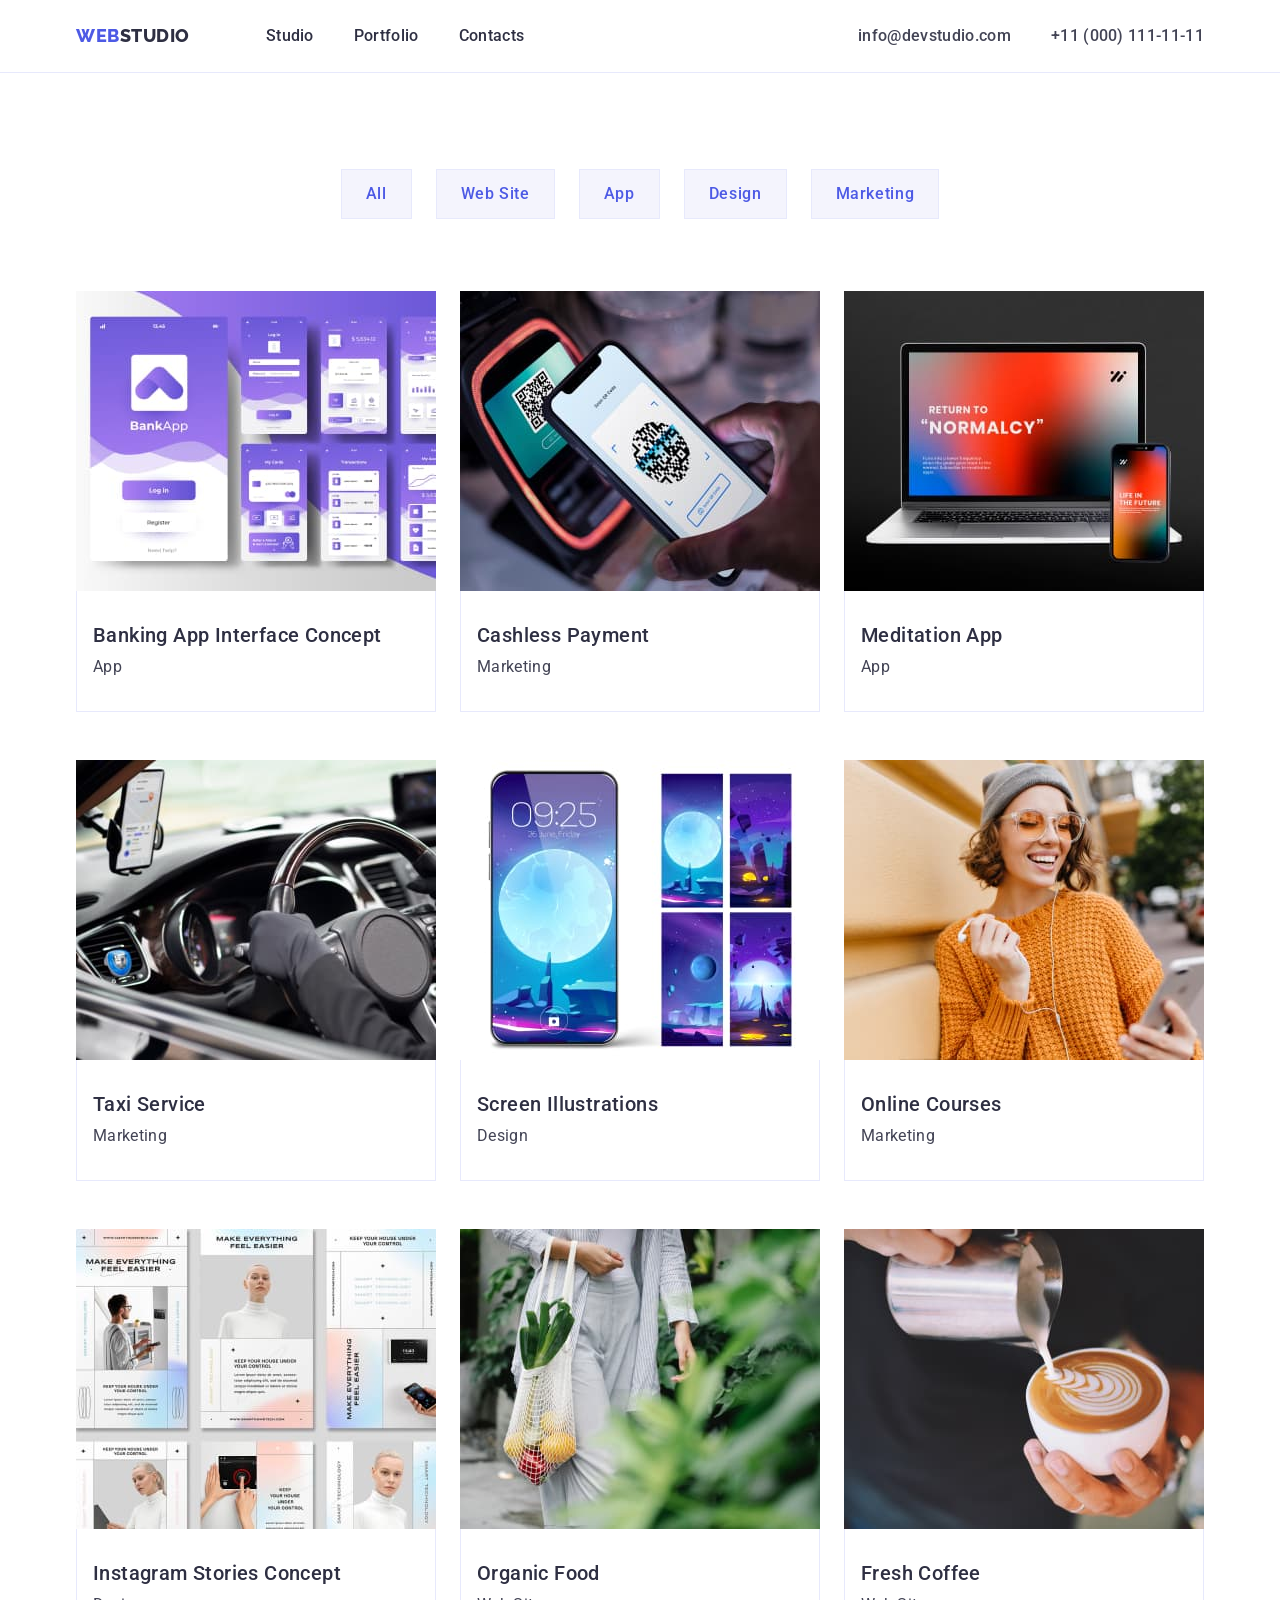
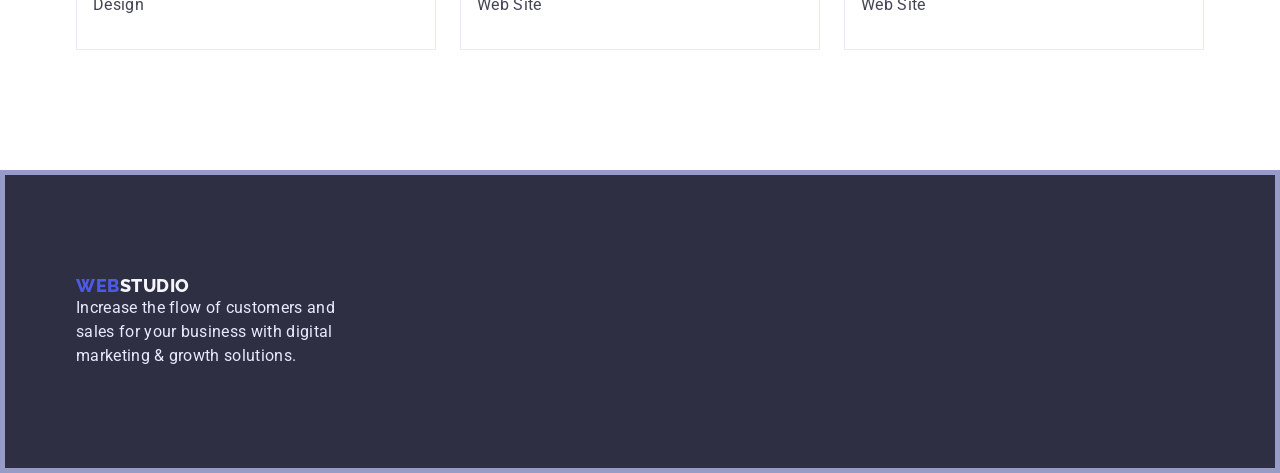
==== portfolio.html @ 364851ad "first commit" ====
<!DOCTYPE html>
<html lang="en">

<head>
    <meta charset="UTF-8">
    <meta http-equiv="X-UA-Compatible" content="IE=edge">
    <meta name="viewport" content="width=device-width, initial-scale=1.0">
    <title>webstudio</title>
    <link rel="preconnect" href="https://fonts.googleapis.com">
    <link rel="preconnect" href="https://fonts.gstatic.com" crossorigin>
    <link rel="stylesheet" href="https://cdnjs.cloudflare.com/ajax/libs/modern-normalize/1.1.0/modern-normalize.min.css">
    
    <link href="https://fonts.googleapis.com/css2?family=Raleway:wght@800&display=swap" rel="stylesheet">
    <link href="https://fonts.googleapis.com/css2?family=Roboto:wght@400;500;700&display=swap" rel="stylesheet">
    <link rel="stylesheet" href="./css/styles.css">
</head>

<!-- ==============================  PAGE - HEADER  ================== -->
<body>
    <header class="page-header">
    <div class="divheadindex container">
        <!--<div class="wrapper">-->
        <nav class="page-nav">
            <a class="logoone link" href="./index.html">Web<span class="span-logo-header">Studio</span></a>
            <ul class="menu list">
             <li class="menu-item">
                <a class="menu-link link" href="./index.html">Studio</a></li>
             <li class="menu-item">
                <a class="menu-link link"  href="./portfolio.html">Portfolio</a></li>
                <li class="menu-item">
                <a class="menu-link link" href="">Contacts</a></li>
            </ul>
         </nav>


    <address class="address"> 
        <ul class="menu list">
            <li>
                <a class="contact-link link" href="mailto:info@devstudio.com" >info@devstudio.com</a>
            </li>
            <li>
                <a class="contact-link link" href="tel:+110001111111">+11 (000) 111-11-11</a>
            </li>
        </ul>
    </address>
</div>
</header>

<!-- ======================  PAGE ========================= -->


<main>    
<section class="portfolio-buttons">
    <div class="container">
    <h1 class="visually-hidden">Portfolio</h1>
    
        <ul class="pmainlist list">
            <li>
            <button class="btn-port link" type="button">All</button> 
            
            </li>
            <li>
                <button class="btn-port link" type="button">Web Site</button>
                
            </li>
            <li>
                <button class="btn-port link" type="button">App</button>
                
            </li>
            <li>
                <button class="btn-port link" type="button">Design</button>
                
            </li>
            <li>
                <button class="btn-port link" type="button">Marketing</button>
                
            </li>
        </ul>


<!--================================  SECTION PORFOLIO  1 ================-->

    <ul class="card-set list">
        <li class="port-item">
            <a class="link" href="">
              <img class="imgp" src="images/portfolio/BankingApp.jpg" alt="image">
                <div class="card-content">
                    <h2 class="card-heading">Banking App Interface Concept</h2>
                    <p class="card-text">App</p>
                </div>
            </a>
        </li>

        <li class="port-item">
            <a class="link" href="">
               <img src="images/portfolio/CashlessPayment.jpg" alt="image">
                <div class="card-content">
                    <h2 class="card-heading">Cashless Payment</h2>
                    <p class="card-text">Marketing</p>
                </div>
            </a>
        </li>

        <li class="port-item">
            <a class="link" href="">
                <img src="images//portfolio/MeditationApp.jpg" alt="">
                 <div class="card-content">
                    <h2 class="card-heading">Meditation App</h2>
                    <p class="card-text"> App</p>
                </div>
            </a>
        </li>

        <li class="port-item">
            <a class="link" href="">
                <img src="images/portfolio/TaxiService.jpg" alt="">
                <div class="card-content">
                    <h2 class="card-heading">Taxi Service</h2>
                    <p class="card-text">Marketing</p>
                </div>
            </a>
        </li>

        <li class="port-item">
            <a class="link" href="">
              <img src="images/portfolio/ScreenIllustrations.jpg" alt="">
                <div class="card-content">
                    <h2 class="card-heading">Screen Illustrations</h2>
                    <p class="card-text">Design</p>
                </div>
            </a>
        </li>

        <li class="port-item">
            <a class="link" href="">
              <img src="images/portfolio/OnlineCourses.jpg" alt="">
                <div class="card-content">
                    <h2 class="card-heading">Online Courses</h2>
                    <p class="card-text">Marketing</p>
                </div>
            </a>
        </li>

        <li class="port-item">
            <a class="link" href="">
                <img src="images/portfolio/InstagramStories.jpg" alt="">
                <div class="card-content">
                    <h2 class="card-heading">Instagram Stories Concept</h2>
                    <p class="card-text">Design</p>
                </div>
            </a>
        </li>

        <li class="port-item">
            <a class="link" href="">
                <img src="images/portfolio/OrganicFood.jpg" alt="">
                <div class="card-content">
                    <h2 class="card-heading">Organic Food</h2>
                    <p class="card-text">Web Site</p>
                </div>
            </a>
        </li>

        <li class="port-item">
            <a class="link" href="">
                    <img src="images/portfolio/FreshCoffee.jpg" alt="">
                <div class="card-content">
                    <h2 class="card-heading">Fresh Coffee</h2>
                    <p class="card-text">Web Site</p>
                </div>
            </a>
        </li>
     </ul>
    </div>
</section>
</main>

<!--<finger><img src="./images/portfolio/finger.svg" alt="">finger</finger>-->

<!-- //////////////////// FOOTER   ////////////////// -->

<footer class="footer-site">
    <div class="container">
        <div class="logo-info">
    <a class="futer-logo-link link" href="./index.html">Web<span class="span-logo">Studio</span></a>
    <p class="footer-text">Increase the flow of customers and sales for your business with digital marketing & growth solutions.</p>

        
        <!--чорновик                                                          -->
   <!-- <a href="https://htmlreference.io" title="Довідник тегів"> htmlreference.io </a>
   <a href="https://cssreference.io" title="Довідник стилів"> cssreference.io </a>
   <a href="https://www.youtube.com" title="fhfhfhfhfhfh">YouTube </a>
    solutions.</p> -->
        </div>
        </div>
</footer>
</body>
</html>
---- css/styles.css ----
:root {
        --navy-blue: #2E2F42;
        --slate-text:#434455;
        --base-wait-color: #ffffff;
        --iris: #4D5AE5;
        --cornflower:#E7E9FC;
        --cloud:#f4f4fd;
        --ocean:#404BBF;
        --card-set-gap: 20px;
        --border-color: #e7e9fc;
        --card-shadow: 0px 2px 1px -1px rgba(0, 0, 0, 0.2),
                0px 1px 1px 0px rgba(0, 0, 0, 0.14), 0px 1px 3px 0px rgba(0, 0, 0, 0.12);
        }

body {
        font-family: Roboto, sans-serif;
        color: var(--slate-text);
        background-color: var(--base-wait-color);
}

h1,
h2,
h3,
h4,
h5,
h6,
p,
ul {
    margin: 0;
}

.ul {
    margin-top: 0;
    margin-bottom: 0;
    padding-left: 0;
}

.list {
    list-style:none;
    padding: 0;
}

.link {
    text-decoration: none;  
    /* margin:10px; */

}

.text {
        font-family: 'Roboto';
        font-style: normal;
        font-weight: 400;
        font-size: 16px;
        line-height: 24px;
        line-height: 1.5;
        letter-spacing: 0.02em;
        color: var(--slate-text);
}
img {
    display: block;
}
.divheadindex {
     display: flex;
} 

.container {
    width: 1158px;
    padding-left: 15px;
    padding-right: 15px;
    align-items: center;
    margin-left: auto;
    margin-right: auto;
}
h3 {
    font-family: 'Roboto';
    font-style: normal;
    font-weight: 500;
    font-size: 20px;
    line-height: 24px;
    /* identical to box height, or 120% */

    letter-spacing: 0.02em;

    /* NAVY BLUE */

    color: var(--navy-blue);
}

 /* ---------------------------------- PAGE - HEADER ------------ */
 
 .page-header {
    border-bottom: 1px solid #e7e9fc;
 }
   .page-nav {
    display: flex;
    align-items: center; 
    margin-right: auto;
 }   
  
 .logoone {
     font-family: Raleway, sans-serif;
     font-weight: 800;
     font-size: 18px;
     line-height: 1.17;
     letter-spacing: 0.03em;
     text-transform: uppercase;
     color: var(--iris);
     margin-right: 76px;
 }

 .logoone > .span-logo-header {
     color: var(--navy-blue);
 }

.page-nav > .menu {
display: flex;
gap: 40px;
margin-right: auto;
}
  /* .page-nav > .menu > .list, */
  .address > .list {
        display: flex;
        gap: 40px;
        align-items: center; 
        list-style: none;
        padding-top: 24px;
        padding-bottom: 24px;
        
        /* border: #10b65b solid 3px; */
 } 

 .menu-link, .contact-link {
    
    padding-top: 24px;
    padding-bottom: 24px;
    font-weight: 500;
    font-size: 16px;
    line-height: 1.5;
    letter-spacing: 0.02em;
    color: var(--navy-blue);
 } 

.menu-link:hover,
.menu-link:focus {
    color: var(--ocean);
} 


.address .menu {
    display: flex;
    gap: 40px;
    align-items: center;
    /* padding-left: 226px; */
    display: flex;
    font-style: normal;
} 


.contact-link {
    gap: 40px;
    font-size: 16px;
    line-height: 1.5;
    letter-spacing: 0.02em;
    color: var(--slate-text);
}

.contact-link:hover,
.contact-link:focus {
    color:var(--ocean);
}

/* /////////////////  INDEX - HTML   //////////////////////// */

.hero-image {
    background-image: url('../images/people-office 1.jpg');
    /* background-color: var(--navy-blue);  */
    /* backface-visibility: var(--navy-blue); */
    /* background: transparent 50%; */
    padding-top: 188px;
    padding-bottom: 188px;
    /* width: 1440px; */

}


.hero-image > .container {
    
    margin-left: auto;
    margin-right: auto;
}
.hero-imag-name {
    margin-left: auto;
    margin-right: auto;
    max-width: 496px;
    margin-top: 24px; 
    margin-bottom: 48px; 
font-size: 56px;
line-height: 1.07;
text-align: center;
letter-spacing: 0.02em;
color: var(--base-wait-color);

}

.btn {
    border: none;
    display: block;
    min-width: 169px;
    height: 56px;
    border-radius: 4px;
    text-align: center;
    margin-left: auto; 
    margin-right: auto;
    /* margin: 48px 356px  188px 635px; */
    color: var(--base-wait-color);
    background-color: var(--iris);
    font-family: "Roboto", sans-serif;
    font-weight: 500;
    font-size: 16px;
    line-height: 1.5;
    letter-spacing: 0.04em;
    cursor: pointer;
}

.btn:hover,
.btn:focus {
    background-color: var(--ocean); 
}
/*  ////////////// --- -- INDEX -- SECTION 2 ---//////////////////  */

.visually-hidden {
    position: absolute;
    white-space: nowrap;
    width: 1px;
    height: 1px;
    overflow: hidden;
    border: 0;
    padding: 0;
    clip: rect(0 0 0 0);
    clip-path: inset(50%);
    margin: -1px;
}

.section-two-no-name {
    padding-top: 120px;
    padding-bottom: 120px;
}

.list-sekond-section {
    display: flex;
    gap: 24px;
}


.section-two-elem {
    flex-basis: calc((100% - 3 * 24px) / 4); 
    /* flex-basis: calc((100% - 72px) / 4);
    width: calc((100% - 72px) / 4);   */
}

.name-sektion-elem {
    margin-bottom: 8px;
    
}

.section-two-text {
    font-family: 'Roboto';
        font-style: normal;
        font-weight: 400;
        font-size: 16px;
        line-height: 24px;
        /* or 150% */
    
        letter-spacing: 0.02em;
    
        /* SLATE */
    
        color: #434455;

}
/*  //////////////-- INDEX -- SECTION 3 ---////////////////  */
.section-three {
    padding-bottom: 120px; 

    /* margin-left: 156px; */
    align-items: center;
    width: 1128;

    margin-bottom: 50px;
}

.name-sektion-two,
.name-sektion-three,
.name-sektion-fo {
    margin-bottom: 72px;
    text-align: center;
    font-size: 36px;
    font-weight: 700;
    line-height: 1.11;
    text-align: center;
    letter-spacing: 0.02em;
    text-transform: capitalize;
    color: var(--navy-blue);
}
.tree-list {
    display: flex;
    gap: 24px;
}

.tree-elem {
    width: calc((100% - 48px) / 3 );
}

/*  /////////   INDEX   SECTION 4  ////////////  */

.section-fo {
        padding-top: 120px;
        padding-bottom: 120px;
        background-color: var(--cloud); 
        /* padding-top: 106px; 
        padding-bottom: 246px; */
        align-items: center;
        /* width: 1128;   */
        margin-bottom: 71px; 
}

 .name-sektion-fo-elem {
    margin-bottom: 8px;
    text-align: center;
    
} 

.section-fo-list {
    display: flex;
    gap: 24px;
    padding: 0;
}

.section-fo-list-elem {
    background-color: var(--base-wait-color) ;
    box-shadow: 0px 1px 6px rgba(46, 47, 66, 0.08), 0px 1px 1px rgba(46, 47, 66, 0.16), 0px 2px 1px rgba(46, 47, 66, 0.08);
    border-radius: 0px 0px 4px 4px;
    width: calc((100% - 72px) / 4);
}

.name-worker {
padding: 32px 16px;
border-radius: 0px 0px 4px 4px;
}

/* .subname-fo {
    text-align: center;
    margin-bottom: 8px;
} */

.section-fo .text {
    /* font-family: 'Roboto';
    font-style: normal;
    font-weight: 400;
    font-size: 16px;
    line-height: 24px; */
        /* or 150% */
    
    letter-spacing: 0.02em;
    text-align: center;
}

/* ////////////////  PORTFOLIO - HTML  ////////////// */

.portfolio-buttons {
    padding-top: 96px;
    padding-bottom: 120px;
    /* width: 1128; */
}

.pmainlist {
    display: flex;
    justify-content: center;
    gap: 24px;
    margin-bottom: 72px;
}

.btn-port {
    padding: 12px 24px;
    border: 1px solid var(--border-color);
    color: var(--iris);
    /* Button Text */
    background-color: var(--cloud);
    font-family: Roboto, sans-serif;
    font-style: normal;
    font-weight: 500;
    font-size: 16px;
    line-height: 1.5;
    /* identical to box height, or 150% */
    text-align: center;
    letter-spacing: 0.04em;
    cursor: pointer;
}

.btn-port:hover,
.btn-port:focus {
    color: var(--base-wait-color);
    background-color: var(--ocean); 
    border: 1px solid transparent;
    border-radius: 4px;
}

/*   //////////  PORTFOLIO  SECOND-SECTION   ////////  */

.card-set {
    display: flex;
    align-items: center;
    flex-wrap: wrap;
    column-gap: 24px;
    row-gap: 48px;
    
    /* align-items: center; */
    /* width: 1128; */
}

.port-item {
    width: calc( (100% - 48px) / 3);
}



.card-content {
    padding: 32px 16px;
    border: 1px solid #e7e9fc;
    border-top: none;
}

.card-heading {
    font-family: 'Roboto';
    font-style: normal;
    font-weight: 500;
    font-size: 20px;
    line-height: 24px;
    margin-bottom: 8px;
    /* identical to box height, or 120% */
    
    letter-spacing: 0.02em;
    color: var(--navy-blue);
    margin-bottom: 8px;
}

.card-text {
        font-size: 16px;
        line-height: 1.5;
        letter-spacing: 0.02em;
        color: var(--slate-text);
}
.portfolio .elem {
    width: 360 ;
    height: 420;

}

/*  ////////////////   FUTER  ///////////////////  */
 .footer-site {
    /* display: flex; */
    background-color: var(--navy-blue);
    padding-top: 100px;
    padding-bottom: 100px;
    /* width: 1440px;  */
    border: #979cc7 solid 5px;
} 

.footer-site .logo{
display: inline-block;
margin-bottom: 16px;
}

.futer-logo-link {
    /* display: inline-block; */
    font-family: Raleway, sans-serif;
    font-weight: 800;
    font-size: 18px;
    line-height: 1.17;
    letter-spacing: 0.03em;
    text-transform: uppercase;
    color: var(--iris);
    margin-bottom: 16px;
}
.footer .logo:hover,
.footer .logo:focus {
    color: var(---base-wait-color);
}


.span-logo {
    color: var(--cloud);
}

.span-logo:hover
.span-logo:focus {
    color: var(--iris);
}

.footer-text {
        font-family: 'Roboto';
        font-style: normal;
        font-weight: 400;
        font-size: 16px;
        line-height: 1.5;
    
        letter-spacing: 0.02em;
        max-width: 264px;
        color:var(--cornflower);
    
        
}

.footer-left {
border: #5e0c0c solid 2px;
width: 264px;
}
.footer-soclink {
    padding-top: 100px;
    /* width: 218px; */
/* margin-left: 120px; */

}
.social-media {
    font-family: 'Roboto';
    font-style: normal;
    font-weight: 500;
    font-size: 16px;
    line-height: 1.5;
    /* margin-left: 520px; */
    width: 208px;
    padding-top: 100px;
    letter-spacing: 0.02em;
    color: var(--cornflower);
    border: #098d77 solid 2px;

}
.footer-list {
    display: flex;
    /* display: inline-block;  */
    align-items: center;
    
}
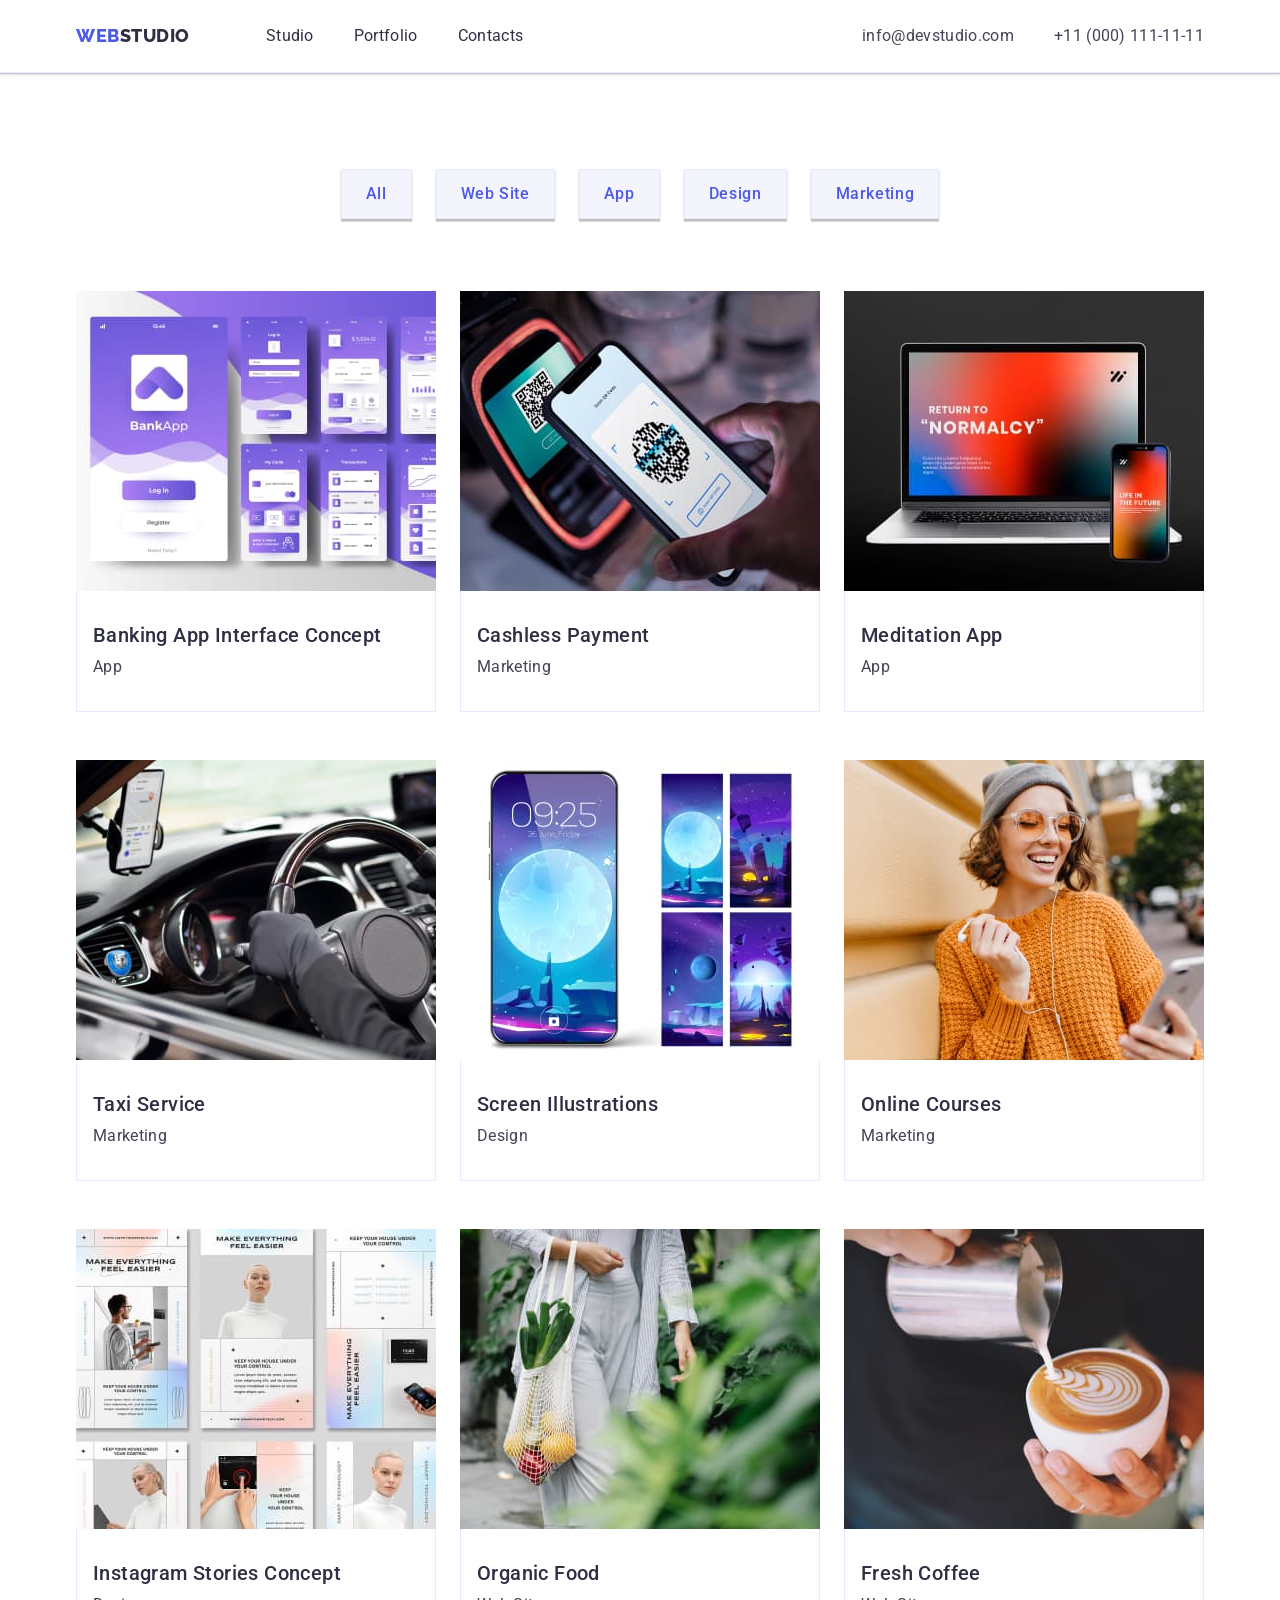
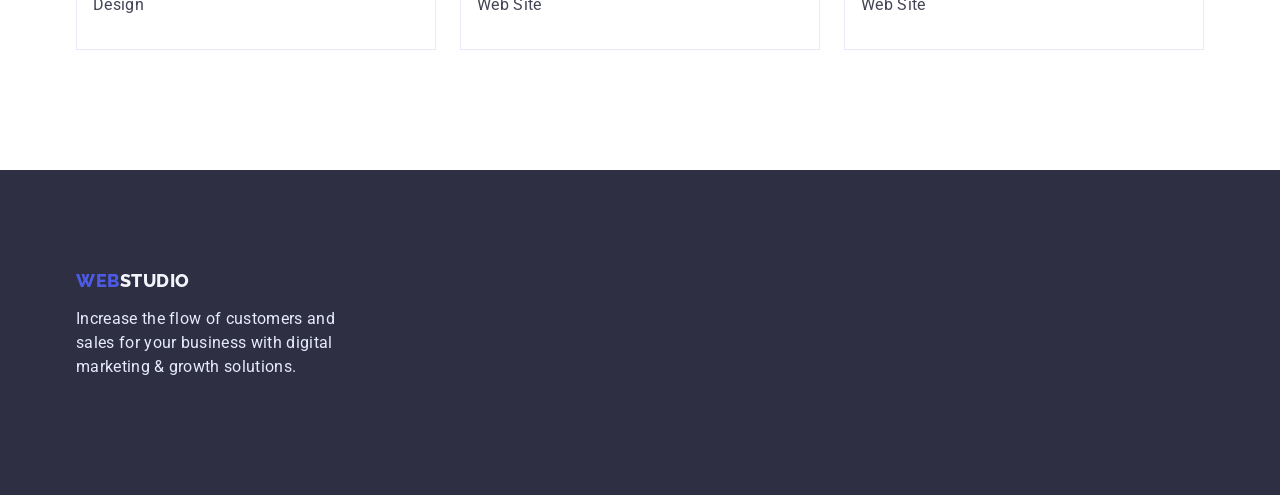
==== commit cab3e344: "commit" ====
--- a/portfolio.html
+++ b/portfolio.html
@@ -82,7 +82,7 @@
 
     <ul class="card-set list">
         <li class="port-item">
-            <a class="link" href="">
+            <a class="port-link link" href="">
               <img class="imgp" src="images/portfolio/BankingApp.jpg" alt="image">
                 <div class="card-content">
                     <h2 class="card-heading">Banking App Interface Concept</h2>
@@ -92,7 +92,7 @@
         </li>
 
         <li class="port-item">
-            <a class="link" href="">
+            <a class="port-link link" href="">
                <img src="images/portfolio/CashlessPayment.jpg" alt="image">
                 <div class="card-content">
                     <h2 class="card-heading">Cashless Payment</h2>
@@ -102,7 +102,7 @@
         </li>
 
         <li class="port-item">
-            <a class="link" href="">
+            <a class=" port-link link" href="">
                 <img src="images//portfolio/MeditationApp.jpg" alt="">
                  <div class="card-content">
                     <h2 class="card-heading">Meditation App</h2>
@@ -112,7 +112,7 @@
         </li>
 
         <li class="port-item">
-            <a class="link" href="">
+            <a class="port-link link" href="">
                 <img src="images/portfolio/TaxiService.jpg" alt="">
                 <div class="card-content">
                     <h2 class="card-heading">Taxi Service</h2>
@@ -122,7 +122,7 @@
         </li>
 
         <li class="port-item">
-            <a class="link" href="">
+            <a class=" port-link link" href="">
               <img src="images/portfolio/ScreenIllustrations.jpg" alt="">
                 <div class="card-content">
                     <h2 class="card-heading">Screen Illustrations</h2>
@@ -132,7 +132,7 @@
         </li>
 
         <li class="port-item">
-            <a class="link" href="">
+            <a class="port-link link" href="">
               <img src="images/portfolio/OnlineCourses.jpg" alt="">
                 <div class="card-content">
                     <h2 class="card-heading">Online Courses</h2>
@@ -142,7 +142,7 @@
         </li>
 
         <li class="port-item">
-            <a class="link" href="">
+            <a class="port-link link" href="">
                 <img src="images/portfolio/InstagramStories.jpg" alt="">
                 <div class="card-content">
                     <h2 class="card-heading">Instagram Stories Concept</h2>
@@ -152,7 +152,7 @@
         </li>
 
         <li class="port-item">
-            <a class="link" href="">
+            <a class="port-link link" href="">
                 <img src="images/portfolio/OrganicFood.jpg" alt="">
                 <div class="card-content">
                     <h2 class="card-heading">Organic Food</h2>
@@ -162,7 +162,7 @@
         </li>
 
         <li class="port-item">
-            <a class="link" href="">
+            <a class="port-link link" href="">
                     <img src="images/portfolio/FreshCoffee.jpg" alt="">
                 <div class="card-content">
                     <h2 class="card-heading">Fresh Coffee</h2>
--- a/css/styles.css
+++ b/css/styles.css
@@ -10,6 +10,8 @@
         --border-color: #e7e9fc;
         --card-shadow: 0px 2px 1px -1px rgba(0, 0, 0, 0.2),
                 0px 1px 1px 0px rgba(0, 0, 0, 0.14), 0px 1px 3px 0px rgba(0, 0, 0, 0.12);
+        --clients-icon-color: #8E8F99;
+        --socials: #31d0aa;
         }
 
 body {
@@ -90,6 +92,8 @@
  
  .page-header {
     border-bottom: 1px solid #e7e9fc;
+
+    box-shadow: 0px 2px 1px rgba(46, 47, 66, 0.08), 0px 1px 1px rgba(46, 47, 66, 0.16), 0px 1px 6px rgba(46, 47, 66, 0.08);
  }
    .page-nav {
     display: flex;
@@ -123,8 +127,8 @@
         gap: 40px;
         align-items: center; 
         list-style: none;
-        padding-top: 24px;
-        padding-bottom: 24px;
+        /* padding-top: 24px;
+        padding-bottom: 24px; */
         
         /* border: #10b65b solid 3px; */
  } 
@@ -133,7 +137,8 @@
     
     padding-top: 24px;
     padding-bottom: 24px;
-    font-weight: 500;
+    font-weight: 400;
+    display: block;
     font-size: 16px;
     line-height: 1.5;
     letter-spacing: 0.02em;
@@ -157,7 +162,6 @@
 
 
 .contact-link {
-    gap: 40px;
     font-size: 16px;
     line-height: 1.5;
     letter-spacing: 0.02em;
@@ -172,27 +176,32 @@
 /* /////////////////  INDEX - HTML   //////////////////////// */
 
 .hero-image {
-    background-image: url('../images/people-office 1.jpg');
-    /* background-color: var(--navy-blue);  */
-    /* backface-visibility: var(--navy-blue); */
-    /* background: transparent 50%; */
-    padding-top: 188px;
-    padding-bottom: 188px;
-    /* width: 1440px; */
-
-}
-
-
-.hero-image > .container {
-    
+    background-image: linear-gradient(rgba(46, 47, 66, 0.7), rgba(46, 47, 66, 0.7)), url('../images/people-office.jpg');
+    max-width: 1440px;
+    height: 600px;
+    background-position: center;
     margin-left: auto;
     margin-right: auto;
-}
-.hero-imag-name {
+    background-repeat: no-repeat;
+    background-size: cover;
+    text-align: center;
+    padding: 188px 0;
+    /* padding-top: 188px;
+    padding-bottom: 188px; */
+
+}
+
+
+/* .hero-image > .container {
+    
     margin-left: auto;
-    margin-right: auto;
+    margin-right: auto; 
+}
+ */
+ .hero-imag-name {
+    margin-left: auto;
+    margin-right: auto; 
     max-width: 496px;
-    margin-top: 24px; 
     margin-bottom: 48px; 
 font-size: 56px;
 line-height: 1.07;
@@ -200,7 +209,7 @@
 letter-spacing: 0.02em;
 color: var(--base-wait-color);
 
-}
+} 
 
 .btn {
     border: none;
@@ -244,6 +253,17 @@
 .section-two-no-name {
     padding-top: 120px;
     padding-bottom: 120px;
+    
+}
+
+.icon-box {
+display: flex;
+align-items: center;
+justify-content: center;
+height: 112px;
+background-color: #f4f4fd;
+border-radius: 4px;
+margin-bottom: 8px;
 }
 
 .list-sekond-section {
@@ -281,22 +301,18 @@
 /*  //////////////-- INDEX -- SECTION 3 ---////////////////  */
 .section-three {
     padding-bottom: 120px; 
-
-    /* margin-left: 156px; */
-    align-items: center;
     width: 1128;
-
-    margin-bottom: 50px;
 }
 
 .name-sektion-two,
 .name-sektion-three,
-.name-sektion-fo {
+.name-sektion-fo,
+.name-section-five {
     margin-bottom: 72px;
     text-align: center;
     font-size: 36px;
     font-weight: 700;
-    line-height: 1.11;
+    line-height: 1.1;
     text-align: center;
     letter-spacing: 0.02em;
     text-transform: capitalize;
@@ -312,16 +328,25 @@
 }
 
 /*  /////////   INDEX   SECTION 4  ////////////  */
+.cardcontent {
+    display: flex;
+    gap: 24px;
+    max-height: 24px;
+    justify-content: center;
+    background-position: center;
+    margin-top: 8px;
+}
+  
+.section-five {
+    padding-top: 120px;
+    padding-bottom: 120px;
+    margin-bottom: 100px;
+}
 
 .section-fo {
         padding-top: 120px;
         padding-bottom: 120px;
         background-color: var(--cloud); 
-        /* padding-top: 106px; 
-        padding-bottom: 246px; */
-        align-items: center;
-        /* width: 1128;   */
-        margin-bottom: 71px; 
 }
 
  .name-sektion-fo-elem {
@@ -344,7 +369,8 @@
 }
 
 .name-worker {
-padding: 32px 16px;
+padding: 32px 0; 
+/* padding: 32px 16px;  */
 border-radius: 0px 0px 4px 4px;
 }
 
@@ -365,6 +391,36 @@
     text-align: center;
 }
 
+/* ////////////////  CUSTOMERS LIST  ////////////// */
+.clients-icon {
+    fill: currentColor;
+}
+
+.clients-list {
+display: flex;
+align-items: center;
+gap: 24px;;
+}
+
+.clients-link {
+    display: flex;
+    align-items: center;
+    justify-content: center;
+    width: 168px;
+    height: 88px;
+    border: 1px solid var(--clients-icon-color);
+    color: var(--clients-icon-color);
+    border-radius: 4px;
+
+}
+
+.clients-link:hover,
+.clients-link:focus {
+    border-color: 1px solid var(--ocean);
+    color: var(--ocean);
+    border-radius: 4px;
+
+}
 /* ////////////////  PORTFOLIO - HTML  ////////////// */
 
 .portfolio-buttons {
@@ -384,7 +440,7 @@
     padding: 12px 24px;
     border: 1px solid var(--border-color);
     color: var(--iris);
-    /* Button Text */
+    box-shadow: 0px 3px 1px rgba(0, 0, 0, 0.1), 0px 2px 1px rgba(0, 0, 0, 0.08), 0px 2px 2px rgba(0, 0, 0, 0.12);
     background-color: var(--cloud);
     font-family: Roboto, sans-serif;
     font-style: normal;
@@ -405,6 +461,10 @@
     border-radius: 4px;
 }
 
+.btn-port:focus {
+    box-shadow: 0px 3px 1px rgba(0, 0, 0, 0.1), 0px 2px 1px rgba(0, 0, 0, 0.08), 0px 2px 2px rgba(0, 0, 0, 0.12);
+}
+
 /*   //////////  PORTFOLIO  SECOND-SECTION   ////////  */
 
 .card-set {
@@ -422,7 +482,14 @@
     width: calc( (100% - 48px) / 3);
 }
 
-
+.port-link {
+    display: block;
+}
+
+.port-link:hover,
+.port-link:focus {
+box-shadow:0px 1px 6px rgba(46, 47, 66, 0.08), 0px 1px 1px rgba(46, 47, 66, 0.16), 0px 2px 1px rgba(46, 47, 66, 0.08);
+}
 
 .card-content {
     padding: 32px 16px;
@@ -458,17 +525,20 @@
 
 /*  ////////////////   FUTER  ///////////////////  */
  .footer-site {
-    /* display: flex; */
     background-color: var(--navy-blue);
     padding-top: 100px;
-    padding-bottom: 100px;
-    /* width: 1440px;  */
-    border: #979cc7 solid 5px;
+    padding-bottom: 100px; 
 } 
+
+
+.footer-container {
+display: flex; 
+align-items: baseline;
+}
+
 
 .footer-site .logo{
 display: inline-block;
-margin-bottom: 16px;
 }
 
 .futer-logo-link {
@@ -480,6 +550,7 @@
     letter-spacing: 0.03em;
     text-transform: uppercase;
     color: var(--iris);
+    display: block;
     margin-bottom: 16px;
 }
 .footer .logo:hover,
@@ -507,37 +578,73 @@
         letter-spacing: 0.02em;
         max-width: 264px;
         color:var(--cornflower);
+        text-decoration: none;
+        margin-bottom: 16px;
     
         
 }
 
 .footer-left {
-border: #5e0c0c solid 2px;
-width: 264px;
-}
-.footer-soclink {
-    padding-top: 100px;
-    /* width: 218px; */
-/* margin-left: 120px; */
-
-}
+    margin-right: 120px;
+/* border: #5e0c0c solid 2px; */
+/* width: 264px; */
+}
+
 .social-media {
-    font-family: 'Roboto';
-    font-style: normal;
-    font-weight: 500;
-    font-size: 16px;
-    line-height: 1.5;
-    /* margin-left: 520px; */
-    width: 208px;
-    padding-top: 100px;
-    letter-spacing: 0.02em;
-    color: var(--cornflower);
-    border: #098d77 solid 2px;
-
-}
-.footer-list {
-    display: flex;
-    /* display: inline-block;  */
+     font-weight: 500;
+     color: var(--base-wait-color);
+
+}
+
+/* .cardcontent {
+    gap: 16px;
+} */
+.li-footer {
+    height: 40px;
+    width: 40px;
+}
+
+.soc-link {
+    width: 100%;
+    height: 100%;
+    background-color: var(--iris);
+    border-radius: 50%;
+    display: flex;
+    gap: 16px;
     align-items: center;
-    
-}
+    justify-content: center;
+}
+
+.soc-link:hover,
+.soc-link:focus {
+    background-color: var(--ocean);
+}
+
+.socials-link {
+    width: 100%;
+    height: 100%;
+    background-color: var(--iris);
+    border-radius:50%;
+    display: flex;
+    gap: 16px;
+    align-items: center;
+    justify-content: center;
+}
+
+.socials-link:hover,
+.socials-link:focus {
+    background-color:var(--socials);
+}
+
+
+.socials-icon-footer {
+ width: 24px;
+ height: 24px;
+ fill:var(--cloud);
+}
+
+.socials-icon {
+    width: 16px;
+    height: 16px;
+    fill: var(--cloud);
+}
